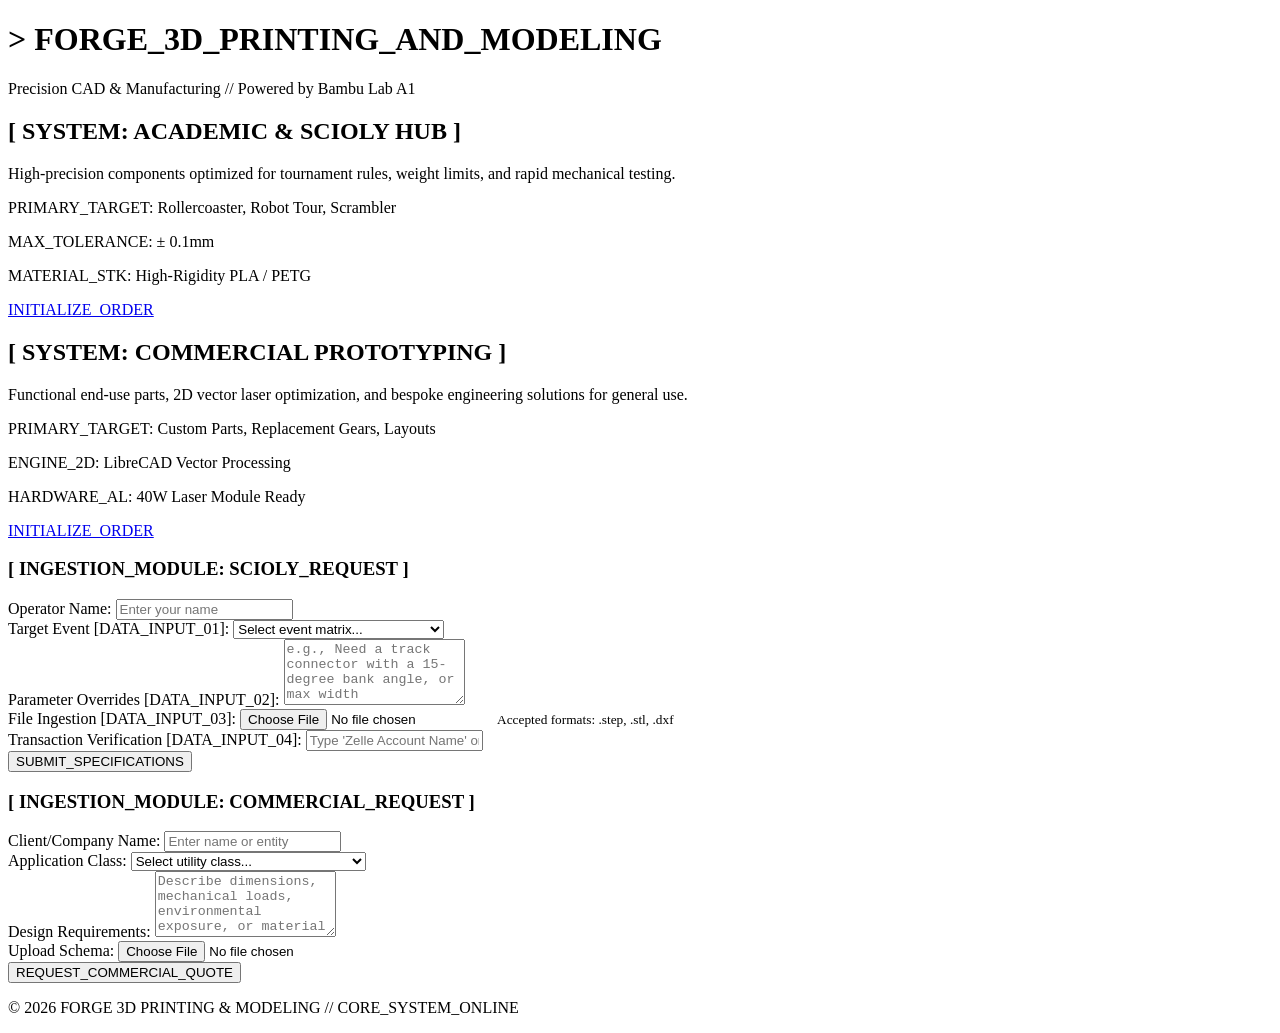
==== index.html @ f120d67a "Add initial HTML structure for Forge 3D Printing" ====
<!DOCTYPE html>
<html lang="en">
<head>
    <meta charset="UTF-8">
    <meta name="viewport" content="width=device-width, initial-scale=1.0">
    <title>Forge 3D Printing & Modeling</title>
    <link rel="stylesheet" href="style.css">
</head>
<body>

    <header class="hero">
        <div class="glitch-wrapper">
            <h1 class="terminal-text">> FORGE_3D_PRINTING_AND_MODELING</h1>
        </div>
        <p class="subtitle">Precision CAD & Manufacturing // Powered by Bambu Lab A1</p>
    </header>

    <main>
        <section class="portal-container">
            
            <div class="portal scioly-portal">
                <h2>[ SYSTEM: ACADEMIC & SCIOLY HUB ]</h2>
                <p>High-precision components optimized for tournament rules, weight limits, and rapid mechanical testing.</p>
                <div class="spec-sheet">
                    <p class="spec-line"><span class="label">PRIMARY_TARGET:</span> Rollercoaster, Robot Tour, Scrambler</p>
                    <p class="spec-line"><span class="label">MAX_TOLERANCE:</span> ± 0.1mm</p>
                    <p class="spec-line"><span class="label">MATERIAL_STK:</span> High-Rigidity PLA / PETG</p>
                </div>
                <a href="#scioly-order" class="btn btn-blue">INITIALIZE_ORDER</a>
            </div>

            <div class="portal commercial-portal">
                <h2>[ SYSTEM: COMMERCIAL PROTOTYPING ]</h2>
                <p>Functional end-use parts, 2D vector laser optimization, and bespoke engineering solutions for general use.</p>
                <div class="spec-sheet">
                    <p class="spec-line"><span class="label">PRIMARY_TARGET:</span> Custom Parts, Replacement Gears, Layouts</p>
                    <p class="spec-line"><span class="label">ENGINE_2D:</span> LibreCAD Vector Processing</p>
                    <p class="spec-line"><span class="label">HARDWARE_AL:</span> 40W Laser Module Ready</p>
                </div>
                <a href="#commercial-order" class="btn btn-orange">INITIALIZE_ORDER</a>
            </div>

        </section>

        <section class="forms-container">
            
            <div id="scioly-order" class="form-wrapper blue-glow">
                <h3>[ INGESTION_MODULE: SCIOLY_REQUEST ]</h3>
                
                <form action="https://api.web3forms.com/submit" method="POST" enctype="multipart/form-data">
                    <input type="hidden" name="access_key" value="60244860-342f-433a-b18b-185693dde8d4">
                    <input type="hidden" name="subject" value="New SciOly Order for Forge 3D">

                    <div class="input-group">
                        <label for="scioly-name">Operator Name:</label>
                        <input type="text" id="scioly-name" name="name" required placeholder="Enter your name">
                    </div>

                    <div class="input-group">
                        <label for="scioly-event">Target Event [DATA_INPUT_01]:</label>
                        <select id="scioly-event" name="event" required>
                            <option value="" disabled selected>Select event matrix...</option>
                            <option value="Rollercoaster">[RC-2026] Rollercoaster</option>
                            <option value="Robot Tour">[RT-2026] Robot Tour</option>
                            <option value="Scrambler">[SC-2026] Scrambler</option>
                            <option value="Flight">[FL-2026] Flight</option>
                            <option value="Tower">[TW-2026] Tower</option>
                            <option value="Custom">[SPEC-X] Custom / Other Event</option>
                        </select>
                    </div>

                    <div class="input-group">
                        <label for="scioly-specs">Parameter Overrides [DATA_INPUT_02]:</label>
                        <textarea id="scioly-specs" name="specifications" rows="4" required placeholder="e.g., Need a track connector with a 15-degree bank angle, or max width constraints..."></textarea>
                    </div>

                    <div class="input-group">
                        <label for="scioly-file">File Ingestion [DATA_INPUT_03]:</label>
                        <input type="file" id="scioly-file" name="cad_file" accept=".step,.stl,.dxf" required>
                        <small>Accepted formats: .step, .stl, .dxf</small>
                    </div>

                    <div class="input-group">
                        <label for="scioly-payment">Transaction Verification [DATA_INPUT_04]:</label>
                        <input type="text" id="scioly-payment" name="payment_method" required placeholder="Type 'Zelle Account Name' or 'IOU'">
                    </div>

                    <button type="submit" class="submit-btn btn-blue">SUBMIT_SPECIFICATIONS</button>
                </form>
            </div>

            <div id="commercial-order" class="form-wrapper orange-glow">
                <h3>[ INGESTION_MODULE: COMMERCIAL_REQUEST ]</h3>
                <form action="https://api.web3forms.com/submit" method="POST" enctype="multipart/form-data">
                    <input type="hidden" name="access_key" value="60244860-342f-433a-b18b-185693dde8d4">
                    <input type="hidden" name="subject" value="New Commercial Order for Forge 3D">

                    <div class="input-group">
                        <label for="comm-name">Client/Company Name:</label>
                        <input type="text" id="comm-name" name="name" required placeholder="Enter name or entity">
                    </div>

                    <div class="input-group">
                        <label for="comm-type">Application Class:</label>
                        <select id="comm-type" name="application_type" required>
                            <option value="" disabled selected>Select utility class...</option>
                            <option value="Mechanical">Mechanical / Functional Component</option>
                            <option value="Aesthetic">Aesthetic / Display Model</option>
                            <option value="Laser2D">2D Laser Cutting Vector (LibreCAD)</option>
                            <option value="Prototyping">Rapid Prototyping Iteration</option>
                        </select>
                    </div>

                    <div class="input-group">
                        <label for="comm-specs">Design Requirements:</label>
                        <textarea id="comm-specs" name="specifications" rows="4" required placeholder="Describe dimensions, mechanical loads, environmental exposure, or material preferences..."></textarea>
                    </div>

                    <div class="input-group">
                        <label for="comm-file">Upload Schema:</label>
                        <input type="file" id="comm-file" name="cad_file" accept=".step,.stl,.dxf" required>
                    </div>

                    <button type="submit" class="submit-btn btn-orange">REQUEST_COMMERCIAL_QUOTE</button>
                </form>
            </div>

        </section>
    </main>

    <footer>
        <p>&copy; 2026 FORGE 3D PRINTING & MODELING // CORE_SYSTEM_ONLINE</p>
    </footer>

</body>
</html>
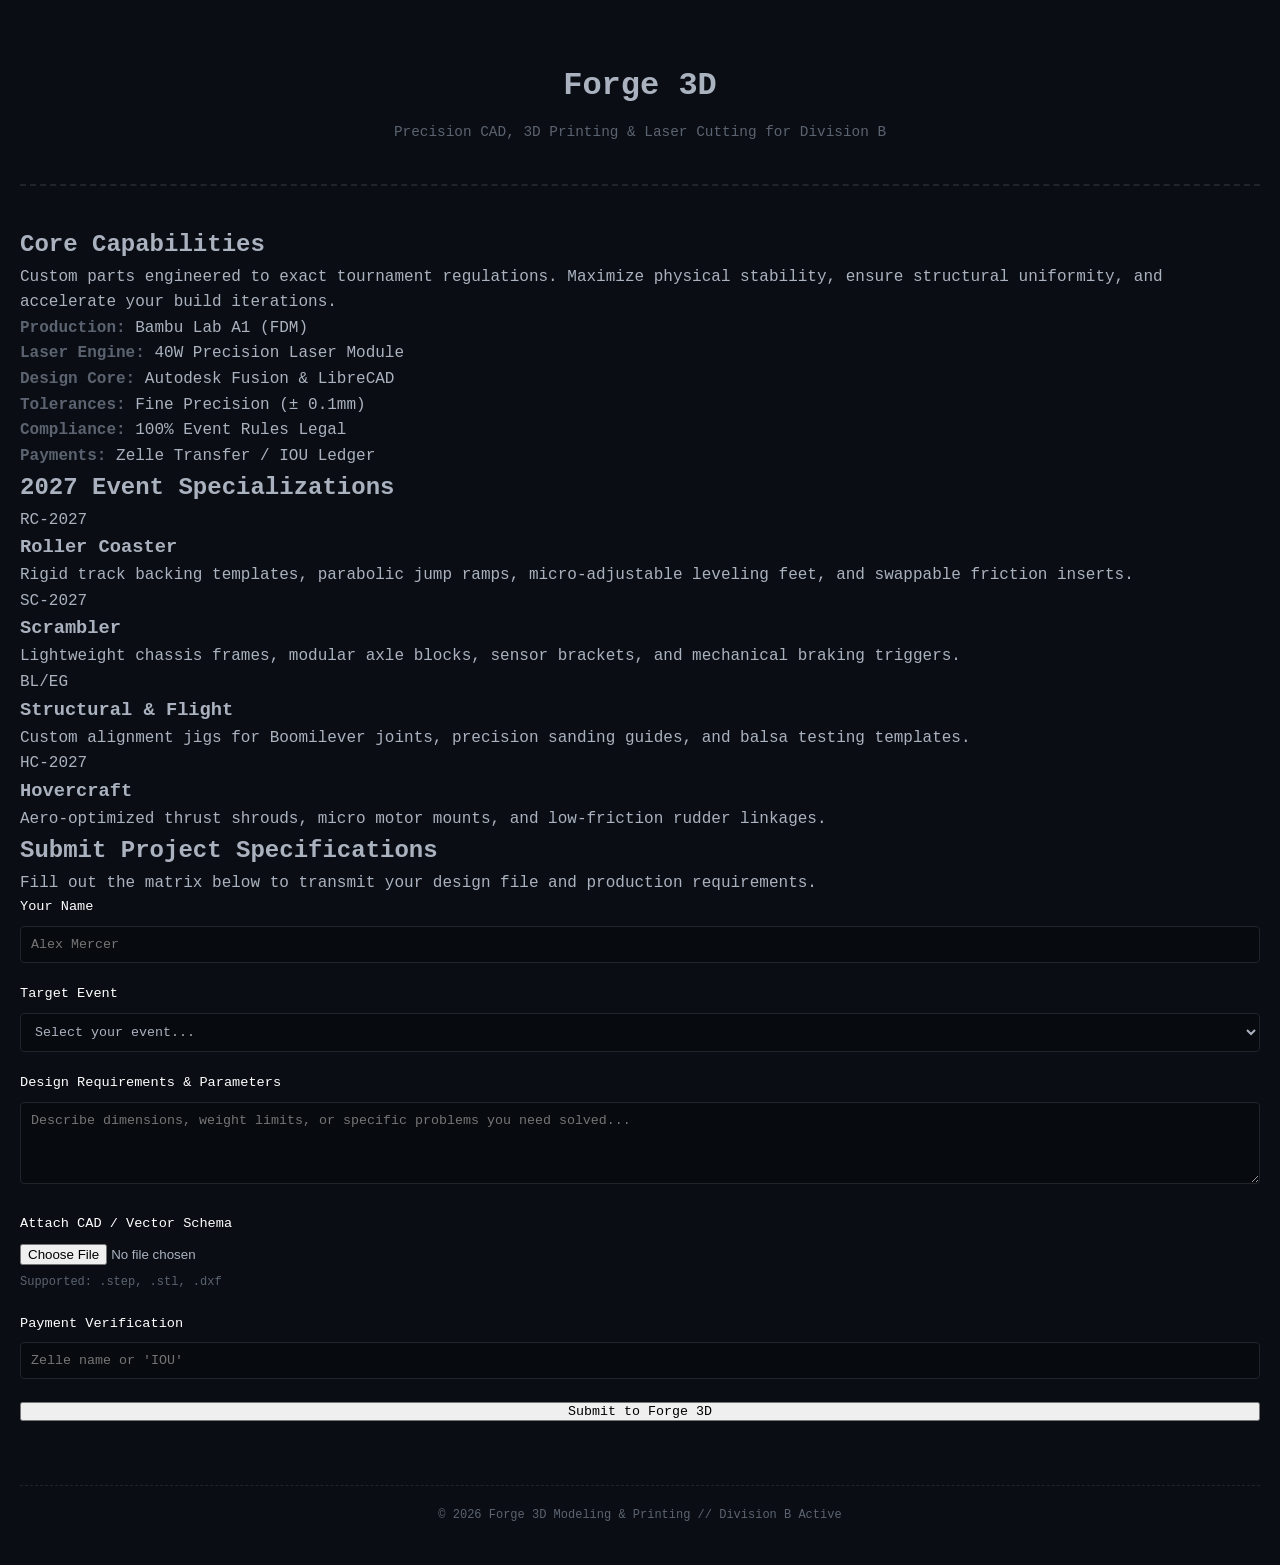
==== commit 12a64d49: "Update title and content for Forge 3D website" ====
--- a/index.html
+++ b/index.html
@@ -3,133 +3,125 @@
 <head>
     <meta charset="UTF-8">
     <meta name="viewport" content="width=device-width, initial-scale=1.0">
-    <title>Forge 3D Printing & Modeling</title>
+    <title>Forge 3D // Precision Manufacturing</title>
     <link rel="stylesheet" href="style.css">
 </head>
 <body>
 
     <header class="hero">
-        <div class="glitch-wrapper">
-            <h1 class="terminal-text">> FORGE_3D_PRINTING_AND_MODELING</h1>
-        </div>
-        <p class="subtitle">Precision CAD & Manufacturing // Powered by Bambu Lab A1</p>
+        <h1 class="brand-title">Forge 3D</h1>
+        <p class="subtitle">Precision CAD, 3D Printing & Laser Cutting for Division B</p>
     </header>
 
-    <main>
-        <section class="portal-container">
+    <main class="central-container">
+        
+        <section class="card capabilities-section">
+            <h2>Core Capabilities</h2>
+            <p class="section-intro">Custom parts engineered to exact tournament regulations. Maximize physical stability, ensure structural uniformity, and accelerate your build iterations.</p>
             
-            <div class="portal scioly-portal">
-                <h2>[ SYSTEM: ACADEMIC & SCIOLY HUB ]</h2>
-                <p>High-precision components optimized for tournament rules, weight limits, and rapid mechanical testing.</p>
-                <div class="spec-sheet">
-                    <p class="spec-line"><span class="label">PRIMARY_TARGET:</span> Rollercoaster, Robot Tour, Scrambler</p>
-                    <p class="spec-line"><span class="label">MAX_TOLERANCE:</span> ± 0.1mm</p>
-                    <p class="spec-line"><span class="label">MATERIAL_STK:</span> High-Rigidity PLA / PETG</p>
+            <div class="specs-wrapper">
+                <div class="spec-column">
+                    <p><span class="label">Production:</span> Bambu Lab A1 (FDM)</p>
+                    <p><span class="label">Laser Engine:</span> 40W Precision Laser Module</p>
+                    <p><span class="label">Design Core:</span> Autodesk Fusion & LibreCAD</p>
                 </div>
-                <a href="#scioly-order" class="btn btn-blue">INITIALIZE_ORDER</a>
+                <div class="spec-column">
+                    <p><span class="label">Tolerances:</span> Fine Precision (± 0.1mm)</p>
+                    <p><span class="label">Compliance:</span> 100% Event Rules Legal</p>
+                    <p><span class="label">Payments:</span> Zelle Transfer / IOU Ledger</p>
+                </div>
             </div>
-
-            <div class="portal commercial-portal">
-                <h2>[ SYSTEM: COMMERCIAL PROTOTYPING ]</h2>
-                <p>Functional end-use parts, 2D vector laser optimization, and bespoke engineering solutions for general use.</p>
-                <div class="spec-sheet">
-                    <p class="spec-line"><span class="label">PRIMARY_TARGET:</span> Custom Parts, Replacement Gears, Layouts</p>
-                    <p class="spec-line"><span class="label">ENGINE_2D:</span> LibreCAD Vector Processing</p>
-                    <p class="spec-line"><span class="label">HARDWARE_AL:</span> 40W Laser Module Ready</p>
-                </div>
-                <a href="#commercial-order" class="btn btn-orange">INITIALIZE_ORDER</a>
-            </div>
-
         </section>
 
-        <section class="forms-container">
+        <section class="events-section">
+            <h2>2027 Event Specializations</h2>
+            <div class="event-grid">
+                
+                <div class="event-card">
+                    <div class="event-badge">RC-2027</div>
+                    <h3>Roller Coaster</h3>
+                    <p>Rigid track backing templates, parabolic jump ramps, micro-adjustable leveling feet, and swappable friction inserts.</p>
+                </div>
+
+                <div class="event-card">
+                    <div class="event-badge">SC-2027</div>
+                    <h3>Scrambler</h3>
+                    <p>Lightweight chassis frames, modular axle blocks, sensor brackets, and mechanical braking triggers.</p>
+                </div>
+
+                <div class="event-card">
+                    <div class="event-badge">BL/EG</div>
+                    <h3>Structural & Flight</h3>
+                    <p>Custom alignment jigs for Boomilever joints, precision sanding guides, and balsa testing templates.</p>
+                </div>
+
+                <div class="event-card">
+                    <div class="event-badge">HC-2027</div>
+                    <h3>Hovercraft</h3>
+                    <p>Aero-optimized thrust shrouds, micro motor mounts, and low-friction rudder linkages.</p>
+                </div>
+
+            </div>
+        </section>
+
+        <section id="order" class="card form-section">
+            <h2>Submit Project Specifications</h2>
+            <p class="form-subtitle">Fill out the matrix below to transmit your design file and production requirements.</p>
             
-            <div id="scioly-order" class="form-wrapper blue-glow">
-                <h3>[ INGESTION_MODULE: SCIOLY_REQUEST ]</h3>
-                
-                <form action="https://api.web3forms.com/submit" method="POST" enctype="multipart/form-data">
-                    <input type="hidden" name="access_key" value="60244860-342f-433a-b18b-185693dde8d4">
-                    <input type="hidden" name="subject" value="New SciOly Order for Forge 3D">
+            <form action="https://api.web3forms.com/submit" method="POST" enctype="multipart/form-data">
+                <input type="hidden" name="access_key" value="60244860-342f-433a-b18b-185693dde8d4">
+                <input type="hidden" name="subject" value="Forge 3D: New Project Request">
+                <input type="checkbox" name="botcheck" style="display: none;">
 
+                <div class="input-row">
                     <div class="input-group">
-                        <label for="scioly-name">Operator Name:</label>
-                        <input type="text" id="scioly-name" name="name" required placeholder="Enter your name">
+                        <label for="name">Your Name</label>
+                        <input type="text" id="name" name="operator_name" required placeholder="Alex Mercer">
                     </div>
 
                     <div class="input-group">
-                        <label for="scioly-event">Target Event [DATA_INPUT_01]:</label>
-                        <select id="scioly-event" name="event" required>
-                            <option value="" disabled selected>Select event matrix...</option>
-                            <option value="Rollercoaster">[RC-2026] Rollercoaster</option>
-                            <option value="Robot Tour">[RT-2026] Robot Tour</option>
-                            <option value="Scrambler">[SC-2026] Scrambler</option>
-                            <option value="Flight">[FL-2026] Flight</option>
-                            <option value="Tower">[TW-2026] Tower</option>
-                            <option value="Custom">[SPEC-X] Custom / Other Event</option>
+                        <label for="event">Target Event</label>
+                        <select id="event" name="target_event" required>
+                            <option value="" disabled selected>Select your event...</option>
+                            <option value="Roller Coaster">Roller Coaster</option>
+                            <option value="Scrambler">Scrambler</option>
+                            <option value="Boomilever">Boomilever</option>
+                            <option value="Elastic Launch Glider">Elastic Launch Glider</option>
+                            <option value="Hovercraft">Hovercraft</option>
+                            <option value="Ping Pong Parachute">Ping Pong Parachute</option>
+                            <option value="Custom_Other">Other Division B Event</option>
                         </select>
+                    </div>
+                </div>
+
+                <div class="input-group">
+                    <label for="specs">Design Requirements & Parameters</label>
+                    <textarea id="specs" name="parameter_overrides" rows="4" required placeholder="Describe dimensions, weight limits, or specific problems you need solved..."></textarea>
+                </div>
+
+                <div class="input-row">
+                    <div class="input-group">
+                        <label for="file">Attach CAD / Vector Schema</label>
+                        <div class="file-input-wrapper">
+                            <input type="file" id="file" name="cad_vector_file" accept=".step,.stl,.dxf" required>
+                        </div>
+                        <small>Supported: .step, .stl, .dxf</small>
                     </div>
 
                     <div class="input-group">
-                        <label for="scioly-specs">Parameter Overrides [DATA_INPUT_02]:</label>
-                        <textarea id="scioly-specs" name="specifications" rows="4" required placeholder="e.g., Need a track connector with a 15-degree bank angle, or max width constraints..."></textarea>
+                        <label for="payment">Payment Verification</label>
+                        <input type="text" id="payment" name="transaction_verification" required placeholder="Zelle name or 'IOU'">
                     </div>
+                </div>
 
-                    <div class="input-group">
-                        <label for="scioly-file">File Ingestion [DATA_INPUT_03]:</label>
-                        <input type="file" id="scioly-file" name="cad_file" accept=".step,.stl,.dxf" required>
-                        <small>Accepted formats: .step, .stl, .dxf</small>
-                    </div>
+                <button type="submit" class="submit-btn">Submit to Forge 3D</button>
+            </form>
+        </section>
 
-                    <div class="input-group">
-                        <label for="scioly-payment">Transaction Verification [DATA_INPUT_04]:</label>
-                        <input type="text" id="scioly-payment" name="payment_method" required placeholder="Type 'Zelle Account Name' or 'IOU'">
-                    </div>
-
-                    <button type="submit" class="submit-btn btn-blue">SUBMIT_SPECIFICATIONS</button>
-                </form>
-            </div>
-
-            <div id="commercial-order" class="form-wrapper orange-glow">
-                <h3>[ INGESTION_MODULE: COMMERCIAL_REQUEST ]</h3>
-                <form action="https://api.web3forms.com/submit" method="POST" enctype="multipart/form-data">
-                    <input type="hidden" name="access_key" value="60244860-342f-433a-b18b-185693dde8d4">
-                    <input type="hidden" name="subject" value="New Commercial Order for Forge 3D">
-
-                    <div class="input-group">
-                        <label for="comm-name">Client/Company Name:</label>
-                        <input type="text" id="comm-name" name="name" required placeholder="Enter name or entity">
-                    </div>
-
-                    <div class="input-group">
-                        <label for="comm-type">Application Class:</label>
-                        <select id="comm-type" name="application_type" required>
-                            <option value="" disabled selected>Select utility class...</option>
-                            <option value="Mechanical">Mechanical / Functional Component</option>
-                            <option value="Aesthetic">Aesthetic / Display Model</option>
-                            <option value="Laser2D">2D Laser Cutting Vector (LibreCAD)</option>
-                            <option value="Prototyping">Rapid Prototyping Iteration</option>
-                        </select>
-                    </div>
-
-                    <div class="input-group">
-                        <label for="comm-specs">Design Requirements:</label>
-                        <textarea id="comm-specs" name="specifications" rows="4" required placeholder="Describe dimensions, mechanical loads, environmental exposure, or material preferences..."></textarea>
-                    </div>
-
-                    <div class="input-group">
-                        <label for="comm-file">Upload Schema:</label>
-                        <input type="file" id="comm-file" name="cad_file" accept=".step,.stl,.dxf" required>
-                    </div>
-
-                    <button type="submit" class="submit-btn btn-orange">REQUEST_COMMERCIAL_QUOTE</button>
-                </form>
-            </div>
-
-        </section>
     </main>
 
     <footer>
-        <p>&copy; 2026 FORGE 3D PRINTING & MODELING // CORE_SYSTEM_ONLINE</p>
+        <p>&copy; 2026 Forge 3D Modeling & Printing // Division B Active</p>
     </footer>
 
 </body>
--- a/style.css
+++ b/style.css
@@ -0,0 +1,201 @@
+/* GLOBAL STYLES & TERMINAL THEME */
+* {
+    box-sizing: border-box;
+    margin: 0;
+    padding: 0;
+}
+
+body {
+    background-color: #0a0e14;
+    color: #abb2bf;
+    font-family: 'Courier New', Courier, monospace;
+    line-height: 1.6;
+    padding: 20px;
+}
+
+/* HERO SECTION */
+.hero {
+    text-align: center;
+    padding: 40px 20px;
+    border-bottom: 2px dashed #21252b;
+    margin-bottom: 40px;
+}
+
+.terminal-text {
+    color: #ffffff;
+    font-size: 2rem;
+    letter-spacing: 2px;
+    text-shadow: 0 0 10px rgba(255, 255, 255, 0.2);
+}
+
+.subtitle {
+    color: #5c6370;
+    margin-top: 10px;
+    font-size: 0.9rem;
+}
+
+/* BINARY PORTAL GRID */
+.portal-container {
+    display: flex;
+    gap: 30px;
+    max-width: 1200px;
+    margin: 0 auto 60px auto;
+    flex-wrap: wrap;
+}
+
+.portal {
+    flex: 1;
+    min-width: 300px;
+    background-color: #11161f;
+    border: 2px solid #21252b;
+    padding: 30px;
+    border-radius: 4px;
+    display: flex;
+    flex-direction: column;
+    justify-content: space-between;
+    transition: transform 0.2s ease, border-color 0.2s ease;
+}
+
+.scioly-portal:hover {
+    border-color: #00f0ff;
+    transform: translateY(-2px);
+}
+
+.commercial-portal:hover {
+    border-color: #ff6600;
+    transform: translateY(-2px);
+}
+
+.portal h2 {
+    font-size: 1.2rem;
+    margin-bottom: 15px;
+    color: #fff;
+}
+
+/* SPEC SHEET OBJECTS */
+.spec-sheet {
+    background-color: #070a0f;
+    padding: 15px;
+    margin: 20px 0;
+    border-left: 3px solid #5c6370;
+    font-size: 0.85rem;
+}
+
+.spec-line {
+    margin-bottom: 5px;
+}
+
+.label {
+    color: #5c6370;
+    font-weight: bold;
+}
+
+/* BUTTONS & GLOWS */
+.btn {
+    display: block;
+    text-align: center;
+    padding: 12px;
+    text-decoration: none;
+    font-weight: bold;
+    font-size: 0.9rem;
+    letter-spacing: 1px;
+    border-radius: 4px;
+    transition: background 0.2s, box-shadow 0.2s;
+}
+
+.btn-blue {
+    background-color: transparent;
+    color: #00f0ff;
+    border: 1px solid #00f0ff;
+}
+
+.btn-blue:hover {
+    background-color: rgba(0, 240, 255, 0.1);
+    box-shadow: 0 0 15px rgba(0, 240, 255, 0.4);
+}
+
+.btn-orange {
+    background-color: transparent;
+    color: #ff6600;
+    border: 1px solid #ff6600;
+}
+
+.btn-orange:hover {
+    background-color: rgba(255, 102, 0, 0.1);
+    box-shadow: 0 0 15px rgba(255, 102, 0, 0.4);
+}
+
+/* FORMS LAYOUT */
+.forms-container {
+    max-width: 800px;
+    margin: 0 auto;
+}
+
+.form-wrapper {
+    background-color: #11161f;
+    border: 2px solid #21252b;
+    padding: 30px;
+    margin-bottom: 40px;
+    border-radius: 4px;
+    scroll-margin-top: 20px;
+}
+
+.blue-glow h3 { color: #00f0ff; margin-bottom: 20px; }
+.orange-glow h3 { color: #ff6600; margin-bottom: 20px; }
+
+.input-group {
+    margin-bottom: 20px;
+}
+
+.input-group label {
+    display: block;
+    margin-bottom: 8px;
+    font-size: 0.85rem;
+    color: #fff;
+}
+
+.input-group input[type="text"],
+.input-group select,
+.input-group textarea {
+    width: 100%;
+    padding: 10px;
+    background-color: #070a0f;
+    border: 1px solid #21252b;
+    color: #abb2bf;
+    font-family: inherit;
+    border-radius: 4px;
+}
+
+.input-group input:focus,
+.input-group select:focus,
+.input-group textarea:focus {
+    outline: none;
+    border-color: #abb2bf;
+}
+
+.input-group input[type="file"] {
+    color: #abb2bf;
+}
+
+.input-group small {
+    display: block;
+    color: #5c6370;
+    margin-top: 5px;
+    font-size: 0.75rem;
+}
+
+.submit-btn {
+    width: 100%;
+    cursor: pointer;
+    font-family: inherit;
+}
+
+/* FOOTER */
+footer {
+    text-align: center;
+    color: #5c6370;
+    font-size: 0.75rem;
+    margin-top: 60px;
+    padding: 20px;
+    border-top: 1px dashed #21252b;
+}
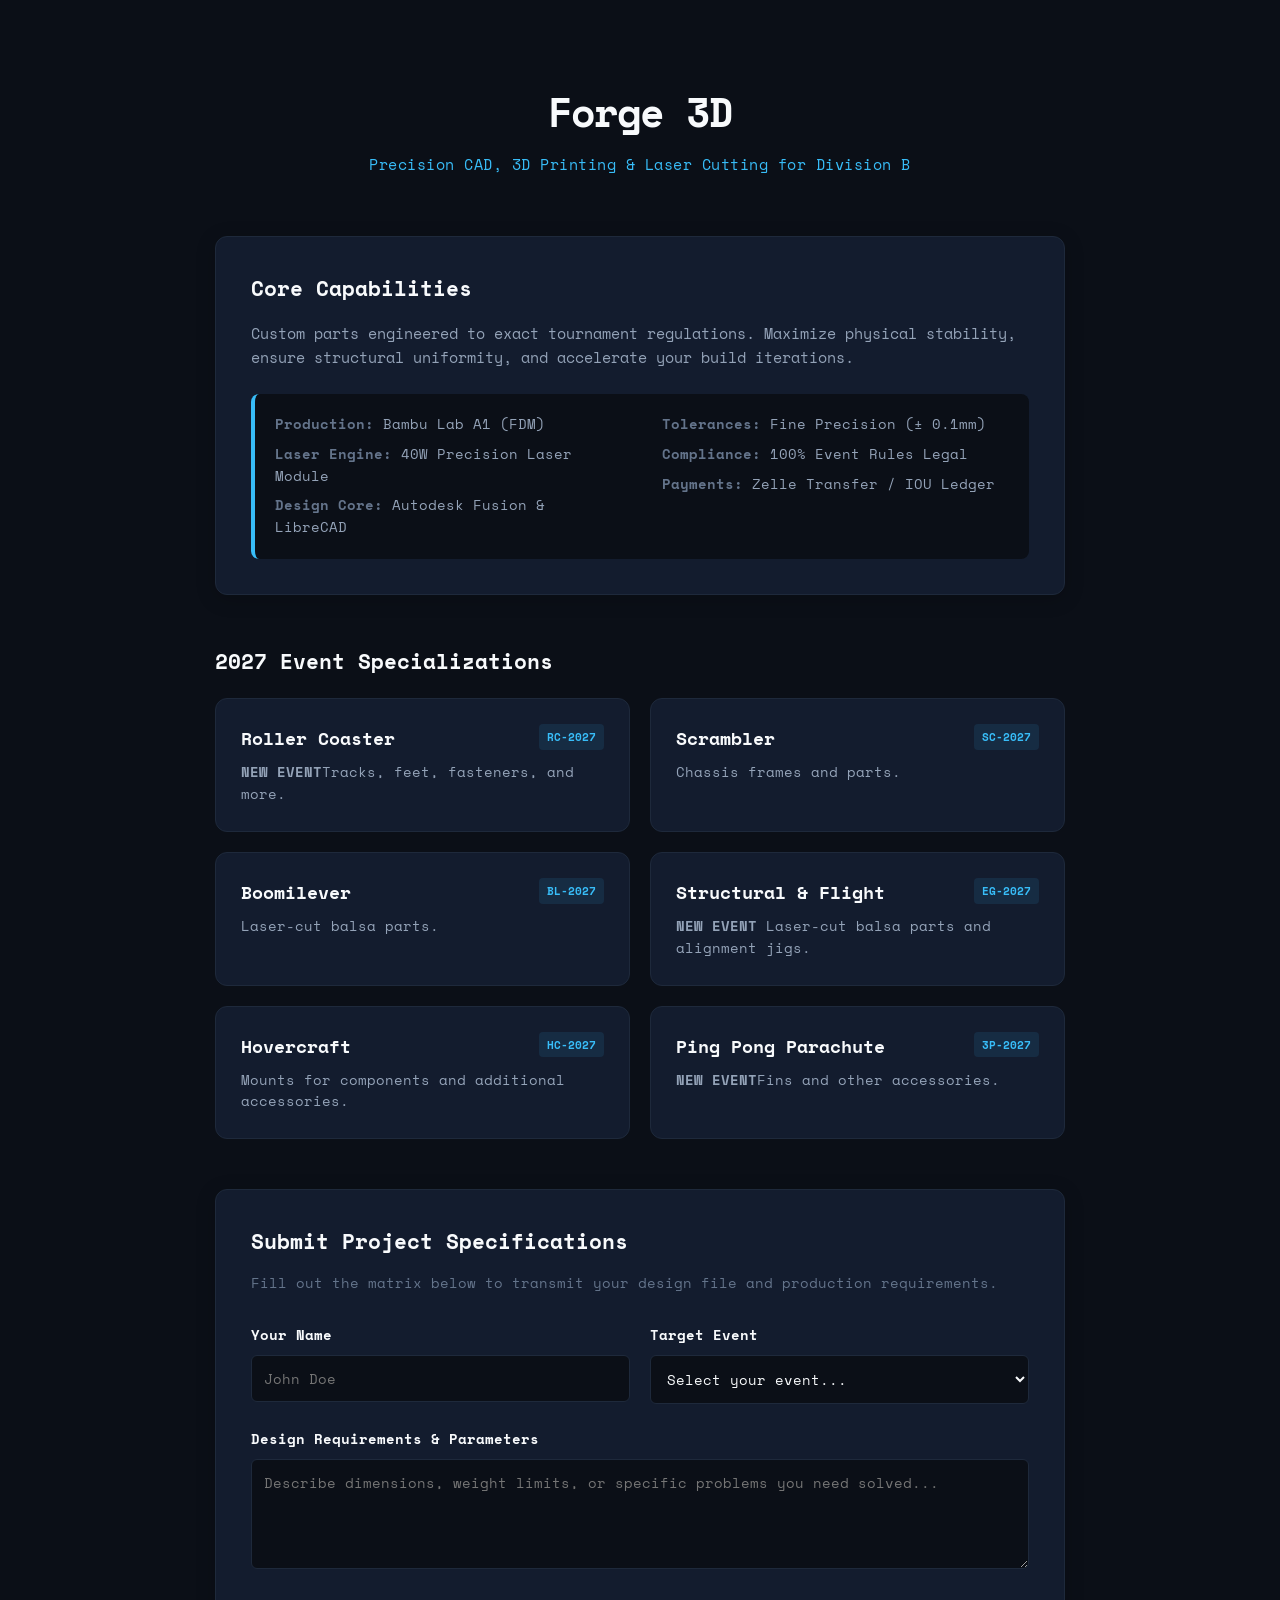
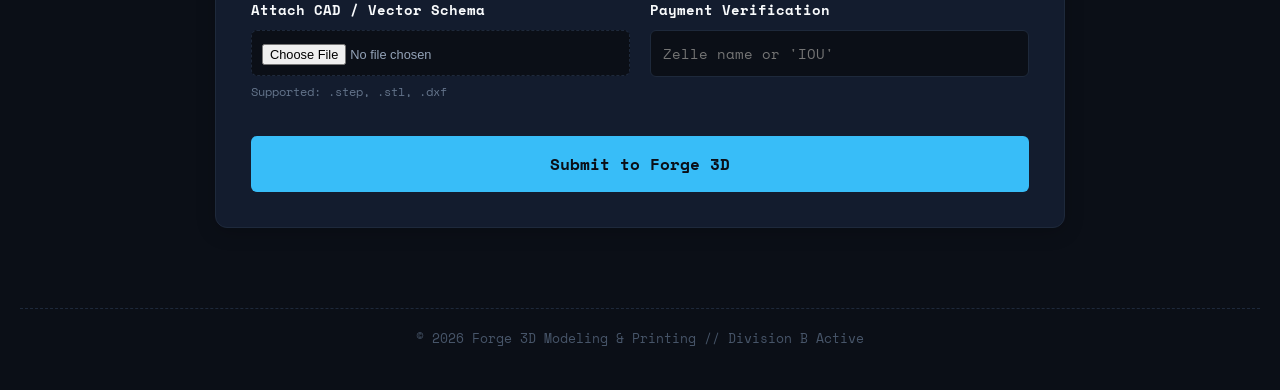
==== commit 719ad132: "Modify event details and add new events Updated event descriptions and added new events." ====
--- a/index.html
+++ b/index.html
@@ -40,25 +40,37 @@
                 <div class="event-card">
                     <div class="event-badge">RC-2027</div>
                     <h3>Roller Coaster</h3>
-                    <p>Rigid track backing templates, parabolic jump ramps, micro-adjustable leveling feet, and swappable friction inserts.</p>
+                    <p><strong>NEW EVENT</strong>Tracks, feet, fasteners, and more.</p>
                 </div>
 
                 <div class="event-card">
                     <div class="event-badge">SC-2027</div>
                     <h3>Scrambler</h3>
-                    <p>Lightweight chassis frames, modular axle blocks, sensor brackets, and mechanical braking triggers.</p>
+                    <p>Chassis frames and parts.</p>
                 </div>
 
                 <div class="event-card">
-                    <div class="event-badge">BL/EG</div>
+                    <div class="event-badge">BL-2027</div>
+                    <h3>Boomilever</h3>
+                    <p>Laser-cut balsa parts.</p>
+                </div>
+
+                <div class="event-card">
+                    <div class="event-badge">EG-2027</div>
                     <h3>Structural & Flight</h3>
-                    <p>Custom alignment jigs for Boomilever joints, precision sanding guides, and balsa testing templates.</p>
+                    <p><strong>NEW EVENT</strong> Laser-cut balsa parts and alignment jigs.</p>
                 </div>
 
                 <div class="event-card">
                     <div class="event-badge">HC-2027</div>
                     <h3>Hovercraft</h3>
-                    <p>Aero-optimized thrust shrouds, micro motor mounts, and low-friction rudder linkages.</p>
+                    <p>Mounts for components and additional accessories.</p>
+                </div>
+
+                <div class="event-card">
+                    <div class="event-badge">3P-2027</div>
+                    <h3>Ping Pong Parachute</h3>
+                    <p><strong>NEW EVENT</strong>Fins and other accessories.</p>
                 </div>
 
             </div>
@@ -76,7 +88,7 @@
                 <div class="input-row">
                     <div class="input-group">
                         <label for="name">Your Name</label>
-                        <input type="text" id="name" name="operator_name" required placeholder="Alex Mercer">
+                        <input type="text" id="name" name="operator_name" required placeholder="John Doe">
                     </div>
 
                     <div class="input-group">
--- a/style.css
+++ b/style.css
@@ -1,4 +1,7 @@
-/* GLOBAL STYLES & TERMINAL THEME */
+/* IMPORT SPACE MONO FROM GOOGLE FONTS */
+@import url('https://fonts.googleapis.com/css2?family=Space+Mono:ital,wght@0,400;0,700;1,400;1,700&display=swap');
+
+/* MODERN RESET & GLOBAL THEME */
 * {
     box-sizing: border-box;
     margin: 0;
@@ -6,196 +9,245 @@
 }
 
 body {
-    background-color: #0a0e14;
-    color: #abb2bf;
-    font-family: 'Courier New', Courier, monospace;
+    background-color: #0b0f17;
+    color: #94a3b8;
+    font-family: 'Space Mono', monospace;
+    font-size: 0.95rem;
     line-height: 1.6;
-    padding: 20px;
-}
-
-/* HERO SECTION */
+    padding: 40px 20px;
+}
+
+.central-container {
+    max-width: 850px;
+    margin: 0 auto;
+}
+
+/* SLEEK HERO DESIGN */
 .hero {
     text-align: center;
-    padding: 40px 20px;
-    border-bottom: 2px dashed #21252b;
-    margin-bottom: 40px;
-}
-
-.terminal-text {
-    color: #ffffff;
-    font-size: 2rem;
-    letter-spacing: 2px;
-    text-shadow: 0 0 10px rgba(255, 255, 255, 0.2);
+    padding: 40px 0 60px 0;
+}
+
+.brand-title {
+    color: #f8fafc;
+    font-size: 2.5rem;
+    font-weight: 700;
+    letter-spacing: -1px;
+    margin-bottom: 8px;
 }
 
 .subtitle {
-    color: #5c6370;
-    margin-top: 10px;
-    font-size: 0.9rem;
-}
-
-/* BINARY PORTAL GRID */
-.portal-container {
+    color: #38bdf8;
+    font-size: 0.95rem;
+    letter-spacing: 0.5px;
+}
+
+/* MODERN DASHBOARD CARDS */
+.card {
+    background-color: #131c2e;
+    border: 1px solid #1e293b;
+    border-radius: 12px;
+    padding: 35px;
+    margin-bottom: 30px;
+    box-shadow: 0 4px 20px rgba(0, 0, 0, 0.2);
+}
+
+h2 {
+    color: #f8fafc;
+    font-size: 1.3rem;
+    font-weight: 700;
+    margin-bottom: 15px;
+}
+
+.section-intro {
+    color: #94a3b8;
+    margin-bottom: 25px;
+}
+
+/* SPECS CONTAINER LAYOUT */
+.specs-wrapper {
     display: flex;
-    gap: 30px;
-    max-width: 1200px;
-    margin: 0 auto 60px auto;
+    gap: 40px;
+    background-color: #0b0f17;
+    padding: 20px;
+    border-radius: 8px;
+    border-left: 4px solid #38bdf8;
     flex-wrap: wrap;
 }
 
-.portal {
+.spec-column {
     flex: 1;
-    min-width: 300px;
-    background-color: #11161f;
-    border: 2px solid #21252b;
-    padding: 30px;
+    min-width: 240px;
+}
+
+.spec-column p {
+    margin-bottom: 8px;
+    font-size: 0.85rem;
+}
+
+.spec-column p:last-child {
+    margin-bottom: 0;
+}
+
+.label {
+    color: #64748b;
+    font-weight: 700;
+}
+
+/* APPROACHABLE EVENT GRID */
+.events-section {
+    margin: 50px 0;
+}
+
+.event-grid {
+    display: flex;
+    gap: 20px;
+    flex-wrap: wrap;
+    margin-top: 20px;
+}
+
+.event-card {
+    flex: 1;
+    min-width: 380px;
+    background-color: #131c2e;
+    border: 1px solid #1e293b;
+    padding: 25px;
+    border-radius: 12px;
+    position: relative;
+    transition: border-color 0.2s, transform 0.2s;
+}
+
+.event-card:hover {
+    border-color: #38bdf8;
+    transform: translateY(-2px);
+}
+
+.event-badge {
+    position: absolute;
+    top: 25px;
+    right: 25px;
+    background-color: rgba(56, 189, 248, 0.1);
+    color: #38bdf8;
+    font-size: 0.7rem;
+    padding: 4px 8px;
     border-radius: 4px;
+    font-weight: 700;
+}
+
+.event-card h3 {
+    color: #f8fafc;
+    font-size: 1.1rem;
+    margin-bottom: 10px;
+    padding-right: 80px;
+}
+
+.event-card p {
+    font-size: 0.85rem;
+    color: #94a3b8;
+}
+
+/* INPUT UI MODULES */
+.form-subtitle {
+    color: #64748b;
+    margin-bottom: 30px;
+    font-size: 0.85rem;
+}
+
+.input-row {
     display: flex;
-    flex-direction: column;
-    justify-content: space-between;
-    transition: transform 0.2s ease, border-color 0.2s ease;
-}
-
-.scioly-portal:hover {
-    border-color: #00f0ff;
-    transform: translateY(-2px);
-}
-
-.commercial-portal:hover {
-    border-color: #ff6600;
-    transform: translateY(-2px);
-}
-
-.portal h2 {
-    font-size: 1.2rem;
-    margin-bottom: 15px;
-    color: #fff;
-}
-
-/* SPEC SHEET OBJECTS */
-.spec-sheet {
-    background-color: #070a0f;
-    padding: 15px;
-    margin: 20px 0;
-    border-left: 3px solid #5c6370;
-    font-size: 0.85rem;
-}
-
-.spec-line {
-    margin-bottom: 5px;
-}
-
-.label {
-    color: #5c6370;
-    font-weight: bold;
-}
-
-/* BUTTONS & GLOWS */
-.btn {
-    display: block;
-    text-align: center;
-    padding: 12px;
-    text-decoration: none;
-    font-weight: bold;
-    font-size: 0.9rem;
-    letter-spacing: 1px;
-    border-radius: 4px;
-    transition: background 0.2s, box-shadow 0.2s;
-}
-
-.btn-blue {
-    background-color: transparent;
-    color: #00f0ff;
-    border: 1px solid #00f0ff;
-}
-
-.btn-blue:hover {
-    background-color: rgba(0, 240, 255, 0.1);
-    box-shadow: 0 0 15px rgba(0, 240, 255, 0.4);
-}
-
-.btn-orange {
-    background-color: transparent;
-    color: #ff6600;
-    border: 1px solid #ff6600;
-}
-
-.btn-orange:hover {
-    background-color: rgba(255, 102, 0, 0.1);
-    box-shadow: 0 0 15px rgba(255, 102, 0, 0.4);
-}
-
-/* FORMS LAYOUT */
-.forms-container {
-    max-width: 800px;
-    margin: 0 auto;
-}
-
-.form-wrapper {
-    background-color: #11161f;
-    border: 2px solid #21252b;
-    padding: 30px;
-    margin-bottom: 40px;
-    border-radius: 4px;
-    scroll-margin-top: 20px;
-}
-
-.blue-glow h3 { color: #00f0ff; margin-bottom: 20px; }
-.orange-glow h3 { color: #ff6600; margin-bottom: 20px; }
+    gap: 20px;
+    flex-wrap: wrap;
+}
+
+.input-row .input-group {
+    flex: 1;
+    min-width: 250px;
+}
 
 .input-group {
-    margin-bottom: 20px;
+    margin-bottom: 25px;
 }
 
 .input-group label {
     display: block;
     margin-bottom: 8px;
     font-size: 0.85rem;
-    color: #fff;
+    color: #f8fafc;
+    font-weight: 700;
 }
 
 .input-group input[type="text"],
 .input-group select,
 .input-group textarea {
     width: 100%;
-    padding: 10px;
-    background-color: #070a0f;
-    border: 1px solid #21252b;
-    color: #abb2bf;
+    padding: 12px;
+    background-color: #0b0f17;
+    border: 1px solid #1e293b;
+    color: #f8fafc;
     font-family: inherit;
-    border-radius: 4px;
+    font-size: 0.9rem;
+    border-radius: 6px;
+    transition: border-color 0.2s, box-shadow 0.2s;
 }
 
 .input-group input:focus,
 .input-group select:focus,
 .input-group textarea:focus {
     outline: none;
-    border-color: #abb2bf;
+    border-color: #38bdf8;
+    box-shadow: 0 0 0 3px rgba(56, 189, 248, 0.15);
+}
+
+.file-input-wrapper {
+    background-color: #0b0f17;
+    border: 1px dashed #1e293b;
+    padding: 10px;
+    border-radius: 6px;
 }
 
 .input-group input[type="file"] {
-    color: #abb2bf;
+    color: #94a3b8;
+    font-size: 0.8rem;
 }
 
 .input-group small {
     display: block;
-    color: #5c6370;
-    margin-top: 5px;
+    color: #64748b;
+    margin-top: 6px;
     font-size: 0.75rem;
 }
 
+/* PREMIUM ACTION BUTTON */
 .submit-btn {
+    display: block;
     width: 100%;
+    background-color: #38bdf8;
+    color: #0b0f17;
+    border: none;
+    padding: 16px;
+    font-family: inherit;
+    font-weight: 700;
+    font-size: 1rem;
+    border-radius: 6px;
     cursor: pointer;
-    font-family: inherit;
-}
-
-/* FOOTER */
+    transition: background-color 0.2s, transform 0.1s;
+    margin-top: 10px;
+}
+
+.submit-btn:hover {
+    background-color: #0ea5e9;
+}
+
+.submit-btn:active {
+    transform: scale(0.99);
+}
+
+/* CLEAN FOOTER */
 footer {
     text-align: center;
-    color: #5c6370;
-    font-size: 0.75rem;
-    margin-top: 60px;
-    padding: 20px;
-    border-top: 1px dashed #21252b;
-}
+    color: #475569;
+    font-size: 0.8rem;
+    margin-top: 80px;
+    padding-top: 20px;
+    border-top: 1px dashed #1e293b;
+}
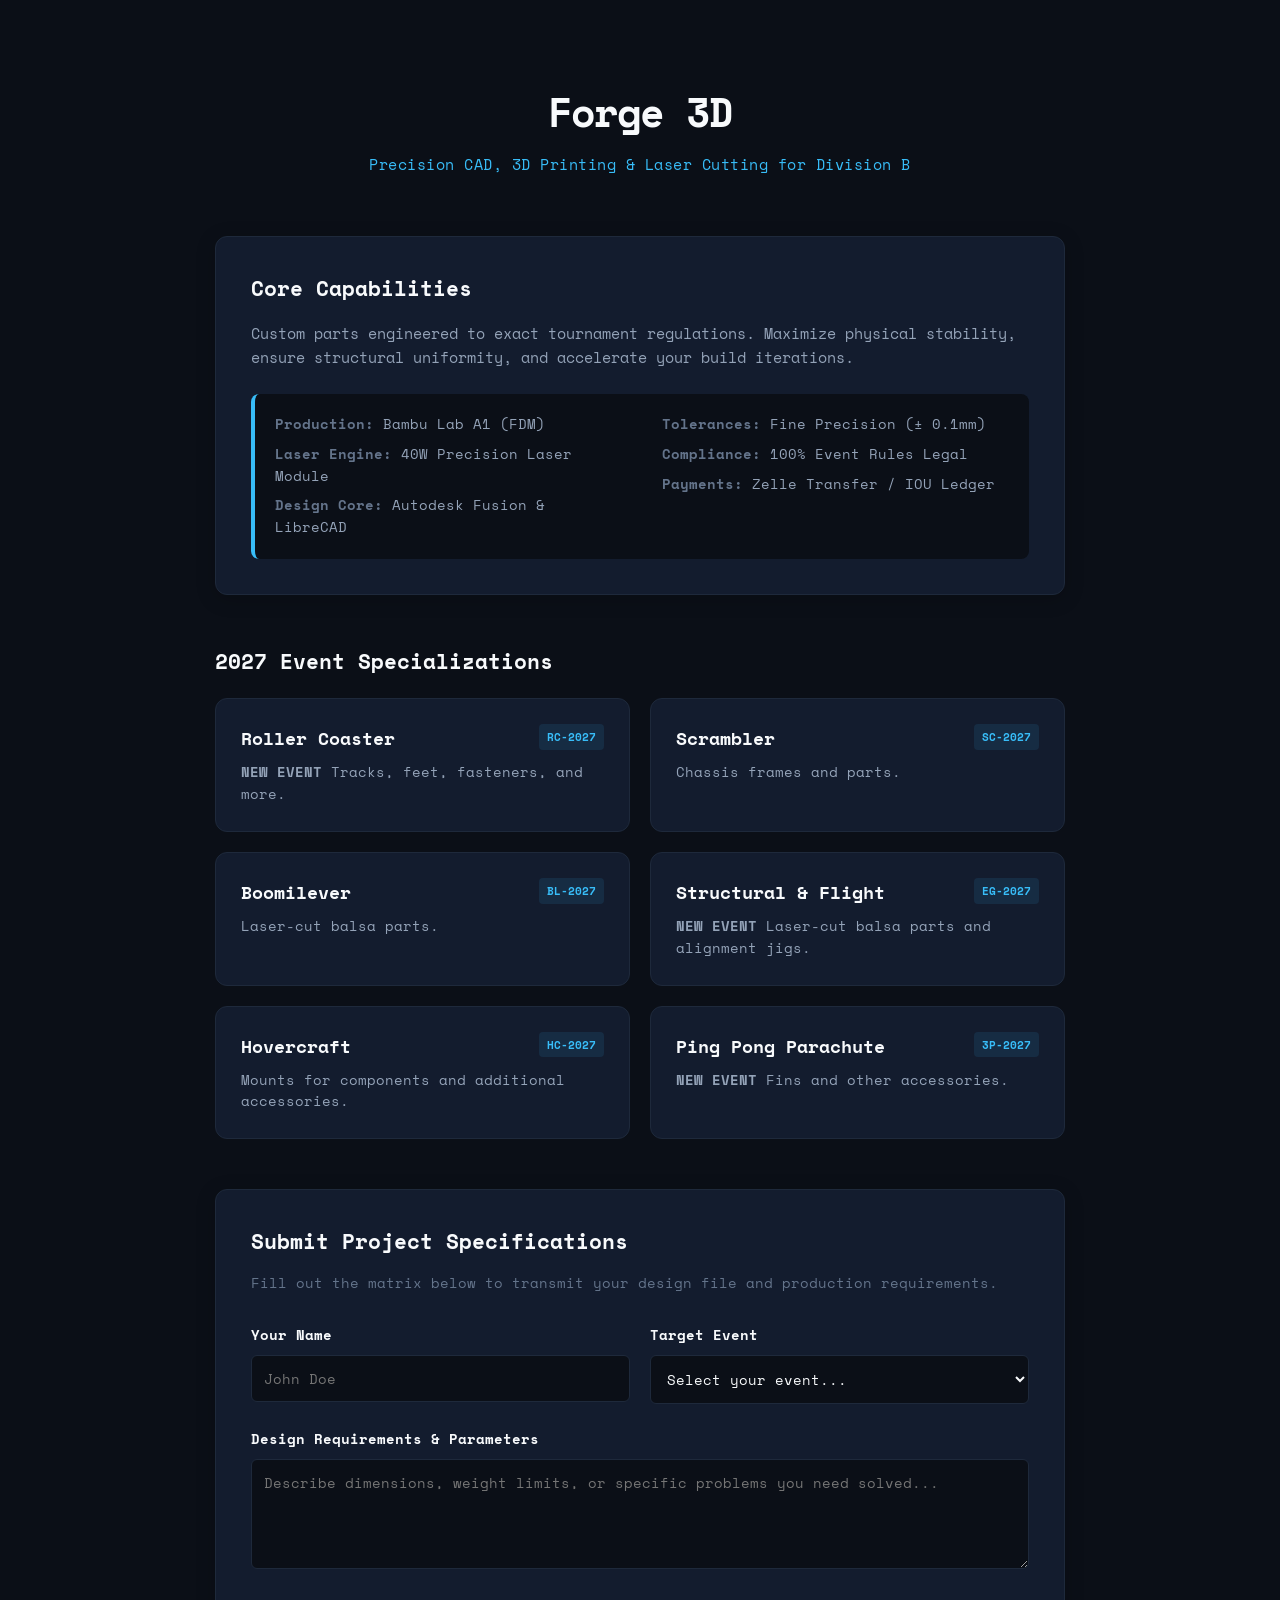
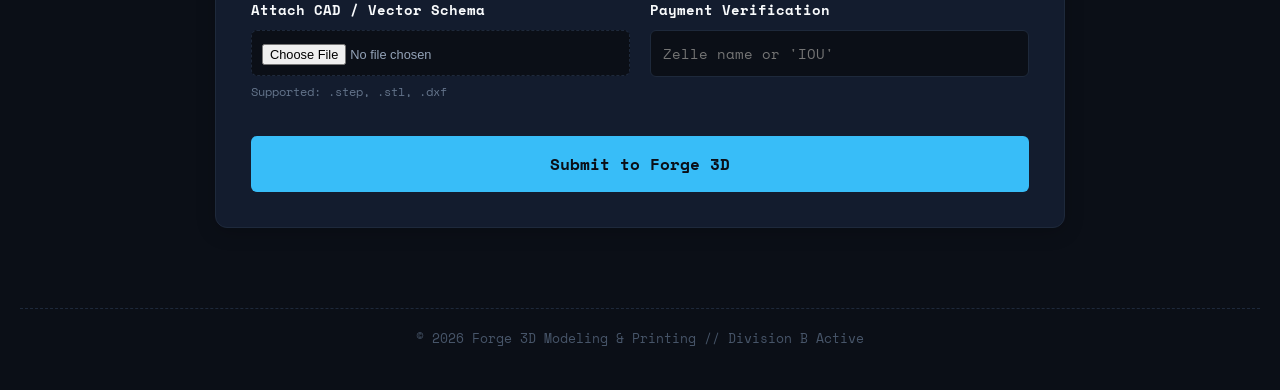
==== commit 531924b6: "Fix spacing in event descriptions" ====
--- a/index.html
+++ b/index.html
@@ -40,7 +40,7 @@
                 <div class="event-card">
                     <div class="event-badge">RC-2027</div>
                     <h3>Roller Coaster</h3>
-                    <p><strong>NEW EVENT</strong>Tracks, feet, fasteners, and more.</p>
+                    <p><strong>NEW EVENT</strong> Tracks, feet, fasteners, and more.</p>
                 </div>
 
                 <div class="event-card">
@@ -70,7 +70,7 @@
                 <div class="event-card">
                     <div class="event-badge">3P-2027</div>
                     <h3>Ping Pong Parachute</h3>
-                    <p><strong>NEW EVENT</strong>Fins and other accessories.</p>
+                    <p><strong>NEW EVENT</strong> Fins and other accessories.</p>
                 </div>
 
             </div>
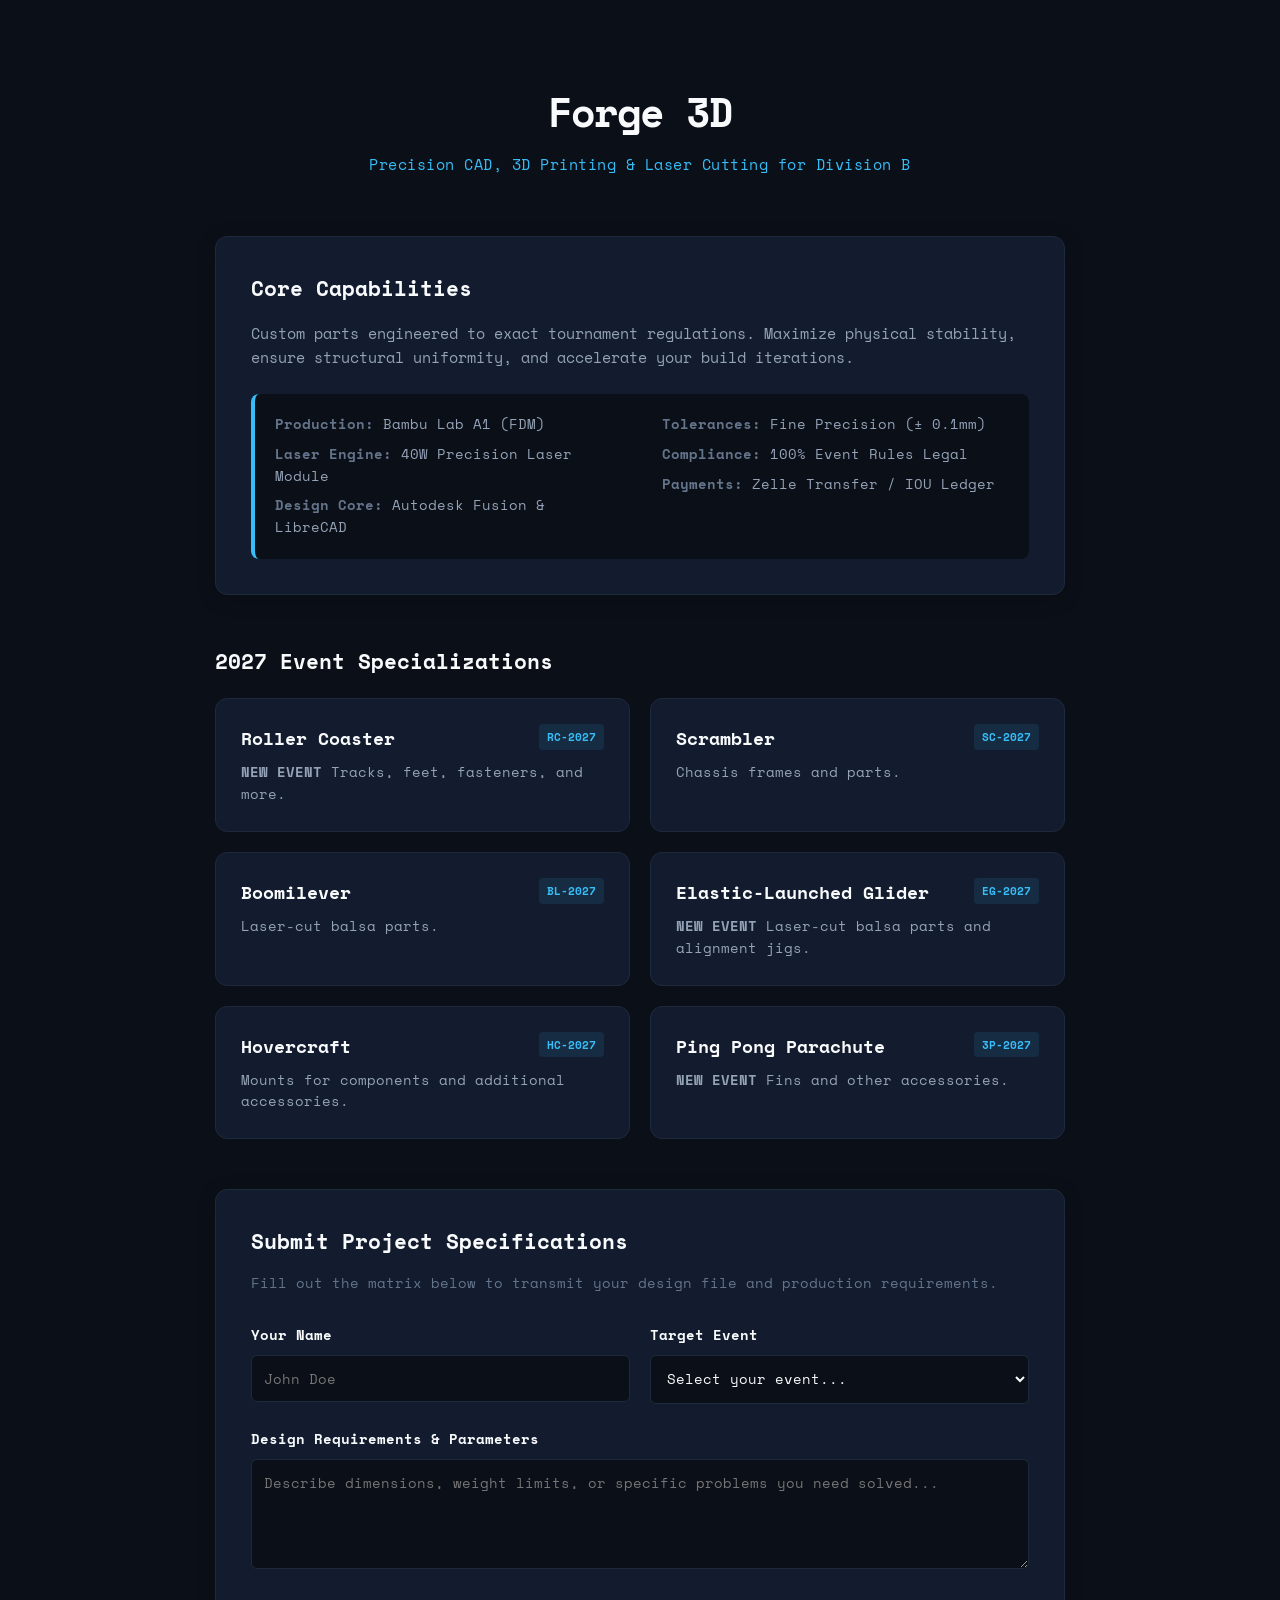
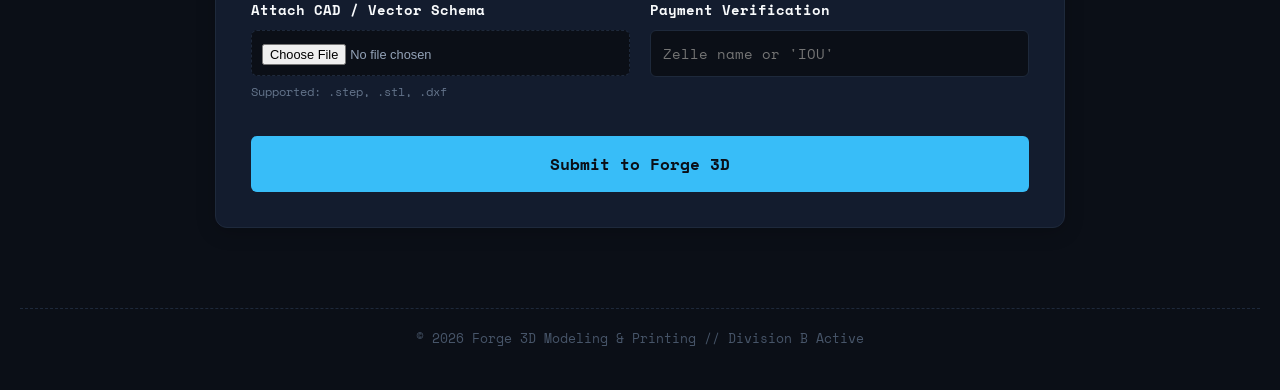
==== commit 35597632: "Update event title from 'Structural & Flight' to 'Elastic-Launched Glider'" ====
--- a/index.html
+++ b/index.html
@@ -57,7 +57,7 @@
 
                 <div class="event-card">
                     <div class="event-badge">EG-2027</div>
-                    <h3>Structural & Flight</h3>
+                    <h3>Elastic-Launched Glider</h3>
                     <p><strong>NEW EVENT</strong> Laser-cut balsa parts and alignment jigs.</p>
                 </div>
 
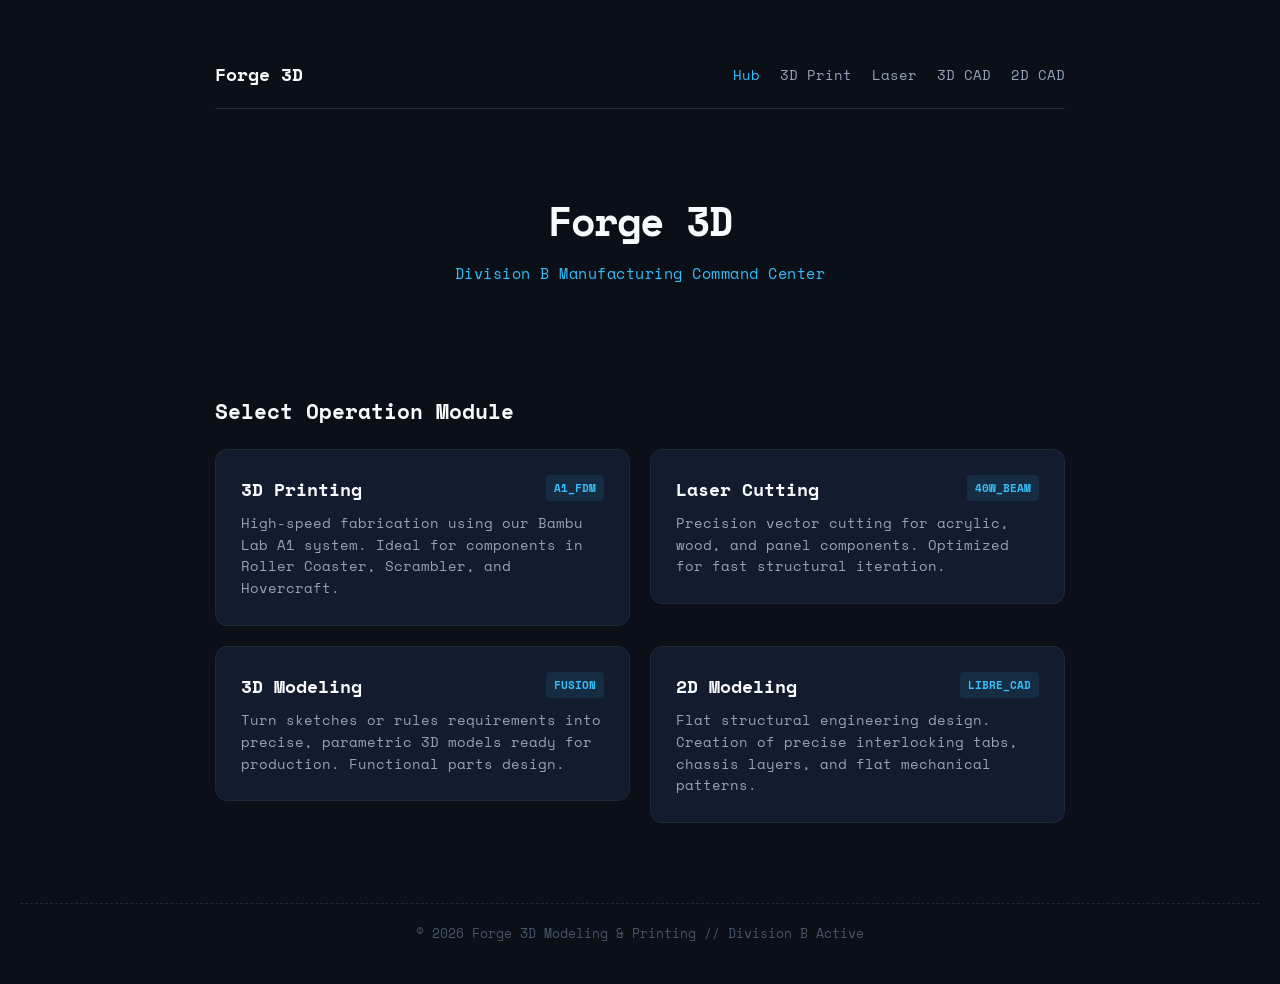
==== commit 586bfaaf: "Update title and restructure index.html layout" ====
--- a/index.html
+++ b/index.html
@@ -3,134 +3,67 @@
 <head>
     <meta charset="UTF-8">
     <meta name="viewport" content="width=device-width, initial-scale=1.0">
-    <title>Forge 3D // Precision Manufacturing</title>
+    <title>Forge 3D // Central Hub</title>
     <link rel="stylesheet" href="style.css">
 </head>
 <body>
 
-    <header class="hero">
-        <h1 class="brand-title">Forge 3D</h1>
-        <p class="subtitle">Precision CAD, 3D Printing & Laser Cutting for Division B</p>
-    </header>
+    <div class="central-container">
+        <nav class="navbar">
+            <a href="index.html" class="nav-logo">Forge 3D</a>
+            <ul class="nav-links">
+                <li><a href="index.html" class="active">Hub</a></li>
+                <li><a href="printing.html">3D Print</a></li>
+                <li><a href="laser.html">Laser</a></li>
+                <li><a href="modeling-3d.html">3D CAD</a></li>
+                <li><a href="modeling-2d.html">2D CAD</a></li>
+            </ul>
+        </nav>
 
-    <main class="central-container">
-        
-        <section class="card capabilities-section">
-            <h2>Core Capabilities</h2>
-            <p class="section-intro">Custom parts engineered to exact tournament regulations. Maximize physical stability, ensure structural uniformity, and accelerate your build iterations.</p>
-            
-            <div class="specs-wrapper">
-                <div class="spec-column">
-                    <p><span class="label">Production:</span> Bambu Lab A1 (FDM)</p>
-                    <p><span class="label">Laser Engine:</span> 40W Precision Laser Module</p>
-                    <p><span class="label">Design Core:</span> Autodesk Fusion & LibreCAD</p>
-                </div>
-                <div class="spec-column">
-                    <p><span class="label">Tolerances:</span> Fine Precision (± 0.1mm)</p>
-                    <p><span class="label">Compliance:</span> 100% Event Rules Legal</p>
-                    <p><span class="label">Payments:</span> Zelle Transfer / IOU Ledger</p>
-                </div>
-            </div>
-        </section>
+        <header class="hero">
+            <h1 class="brand-title">Forge 3D</h1>
+            <p class="subtitle">Division B Manufacturing Command Center</p>
+        </header>
 
         <section class="events-section">
-            <h2>2027 Event Specializations</h2>
+            <h2>Select Operation Module</h2>
             <div class="event-grid">
                 
-                <div class="event-card">
-                    <div class="event-badge">RC-2027</div>
-                    <h3>Roller Coaster</h3>
-                    <p><strong>NEW EVENT</strong> Tracks, feet, fasteners, and more.</p>
-                </div>
+                <a href="printing.html" style="text-decoration: none; display: block; flex: 1; min-width: 380px;">
+                    <div class="event-card">
+                        <div class="event-badge">A1_FDM</div>
+                        <h3>3D Printing</h3>
+                        <p>High-speed fabrication using our Bambu Lab A1 system. Ideal for components in Roller Coaster, Scrambler, and Hovercraft.</p>
+                    </div>
+                </a>
 
-                <div class="event-card">
-                    <div class="event-badge">SC-2027</div>
-                    <h3>Scrambler</h3>
-                    <p>Chassis frames and parts.</p>
-                </div>
+                <a href="laser.html" style="text-decoration: none; display: block; flex: 1; min-width: 380px;">
+                    <div class="event-card">
+                        <div class="event-badge">40W_BEAM</div>
+                        <h3>Laser Cutting</h3>
+                        <p>Precision vector cutting for acrylic, wood, and panel components. Optimized for fast structural iteration.</p>
+                    </div>
+                </a>
 
-                <div class="event-card">
-                    <div class="event-badge">BL-2027</div>
-                    <h3>Boomilever</h3>
-                    <p>Laser-cut balsa parts.</p>
-                </div>
+                <a href="modeling-3d.html" style="text-decoration: none; display: block; flex: 1; min-width: 380px;">
+                    <div class="event-card">
+                        <div class="event-badge">FUSION</div>
+                        <h3>3D Modeling</h3>
+                        <p>Turn sketches or rules requirements into precise, parametric 3D models ready for production. Functional parts design.</p>
+                    </div>
+                </a>
 
-                <div class="event-card">
-                    <div class="event-badge">EG-2027</div>
-                    <h3>Elastic-Launched Glider</h3>
-                    <p><strong>NEW EVENT</strong> Laser-cut balsa parts and alignment jigs.</p>
-                </div>
-
-                <div class="event-card">
-                    <div class="event-badge">HC-2027</div>
-                    <h3>Hovercraft</h3>
-                    <p>Mounts for components and additional accessories.</p>
-                </div>
-
-                <div class="event-card">
-                    <div class="event-badge">3P-2027</div>
-                    <h3>Ping Pong Parachute</h3>
-                    <p><strong>NEW EVENT</strong> Fins and other accessories.</p>
-                </div>
+                <a href="modeling-2d.html" style="text-decoration: none; display: block; flex: 1; min-width: 380px;">
+                    <div class="event-card">
+                        <div class="event-badge">LIBRE_CAD</div>
+                        <h3>2D Modeling</h3>
+                        <p>Flat structural engineering design. Creation of precise interlocking tabs, chassis layers, and flat mechanical patterns.</p>
+                    </div>
+                </a>
 
             </div>
         </section>
-
-        <section id="order" class="card form-section">
-            <h2>Submit Project Specifications</h2>
-            <p class="form-subtitle">Fill out the matrix below to transmit your design file and production requirements.</p>
-            
-            <form action="https://api.web3forms.com/submit" method="POST" enctype="multipart/form-data">
-                <input type="hidden" name="access_key" value="60244860-342f-433a-b18b-185693dde8d4">
-                <input type="hidden" name="subject" value="Forge 3D: New Project Request">
-                <input type="checkbox" name="botcheck" style="display: none;">
-
-                <div class="input-row">
-                    <div class="input-group">
-                        <label for="name">Your Name</label>
-                        <input type="text" id="name" name="operator_name" required placeholder="John Doe">
-                    </div>
-
-                    <div class="input-group">
-                        <label for="event">Target Event</label>
-                        <select id="event" name="target_event" required>
-                            <option value="" disabled selected>Select your event...</option>
-                            <option value="Roller Coaster">Roller Coaster</option>
-                            <option value="Scrambler">Scrambler</option>
-                            <option value="Boomilever">Boomilever</option>
-                            <option value="Elastic Launch Glider">Elastic Launch Glider</option>
-                            <option value="Hovercraft">Hovercraft</option>
-                            <option value="Ping Pong Parachute">Ping Pong Parachute</option>
-                            <option value="Custom_Other">Other Division B Event</option>
-                        </select>
-                    </div>
-                </div>
-
-                <div class="input-group">
-                    <label for="specs">Design Requirements & Parameters</label>
-                    <textarea id="specs" name="parameter_overrides" rows="4" required placeholder="Describe dimensions, weight limits, or specific problems you need solved..."></textarea>
-                </div>
-
-                <div class="input-row">
-                    <div class="input-group">
-                        <label for="file">Attach CAD / Vector Schema</label>
-                        <div class="file-input-wrapper">
-                            <input type="file" id="file" name="cad_vector_file" accept=".step,.stl,.dxf" required>
-                        </div>
-                        <small>Supported: .step, .stl, .dxf</small>
-                    </div>
-
-                    <div class="input-group">
-                        <label for="payment">Payment Verification</label>
-                        <input type="text" id="payment" name="transaction_verification" required placeholder="Zelle name or 'IOU'">
-                    </div>
-                </div>
-
-                <button type="submit" class="submit-btn">Submit to Forge 3D</button>
-            </form>
-        </section>
-
-    </main>
+    </div>
 
     <footer>
         <p>&copy; 2026 Forge 3D Modeling & Printing // Division B Active</p>
--- a/style.css
+++ b/style.css
@@ -251,3 +251,42 @@
     padding-top: 20px;
     border-top: 1px dashed #1e293b;
 }
+
+/* GLOBAL NAVIGATION BAR */
+.navbar {
+    display: flex;
+    justify-content: space-between;
+    align-items: center;
+    padding: 20px 0;
+    border-bottom: 1px solid #1e293b;
+    margin-bottom: 40px;
+}
+
+.nav-logo {
+    color: #f8fafc;
+    font-weight: 700;
+    text-decoration: none;
+    font-size: 1.1rem;
+}
+
+.nav-links {
+    display: flex;
+    gap: 20px;
+    list-style: none;
+}
+
+.nav-links a {
+    color: #94a3b8;
+    text-decoration: none;
+    font-size: 0.85rem;
+    transition: color 0.2s;
+}
+
+.nav-links a:hover, .nav-links a.active {
+    color: #38bdf8;
+}
+
+@media (max-width: 768px) {
+    .navbar { flex-direction: column; gap: 15px; }
+    .nav-links { flex-wrap: wrap; justify-content: center; }
+}
